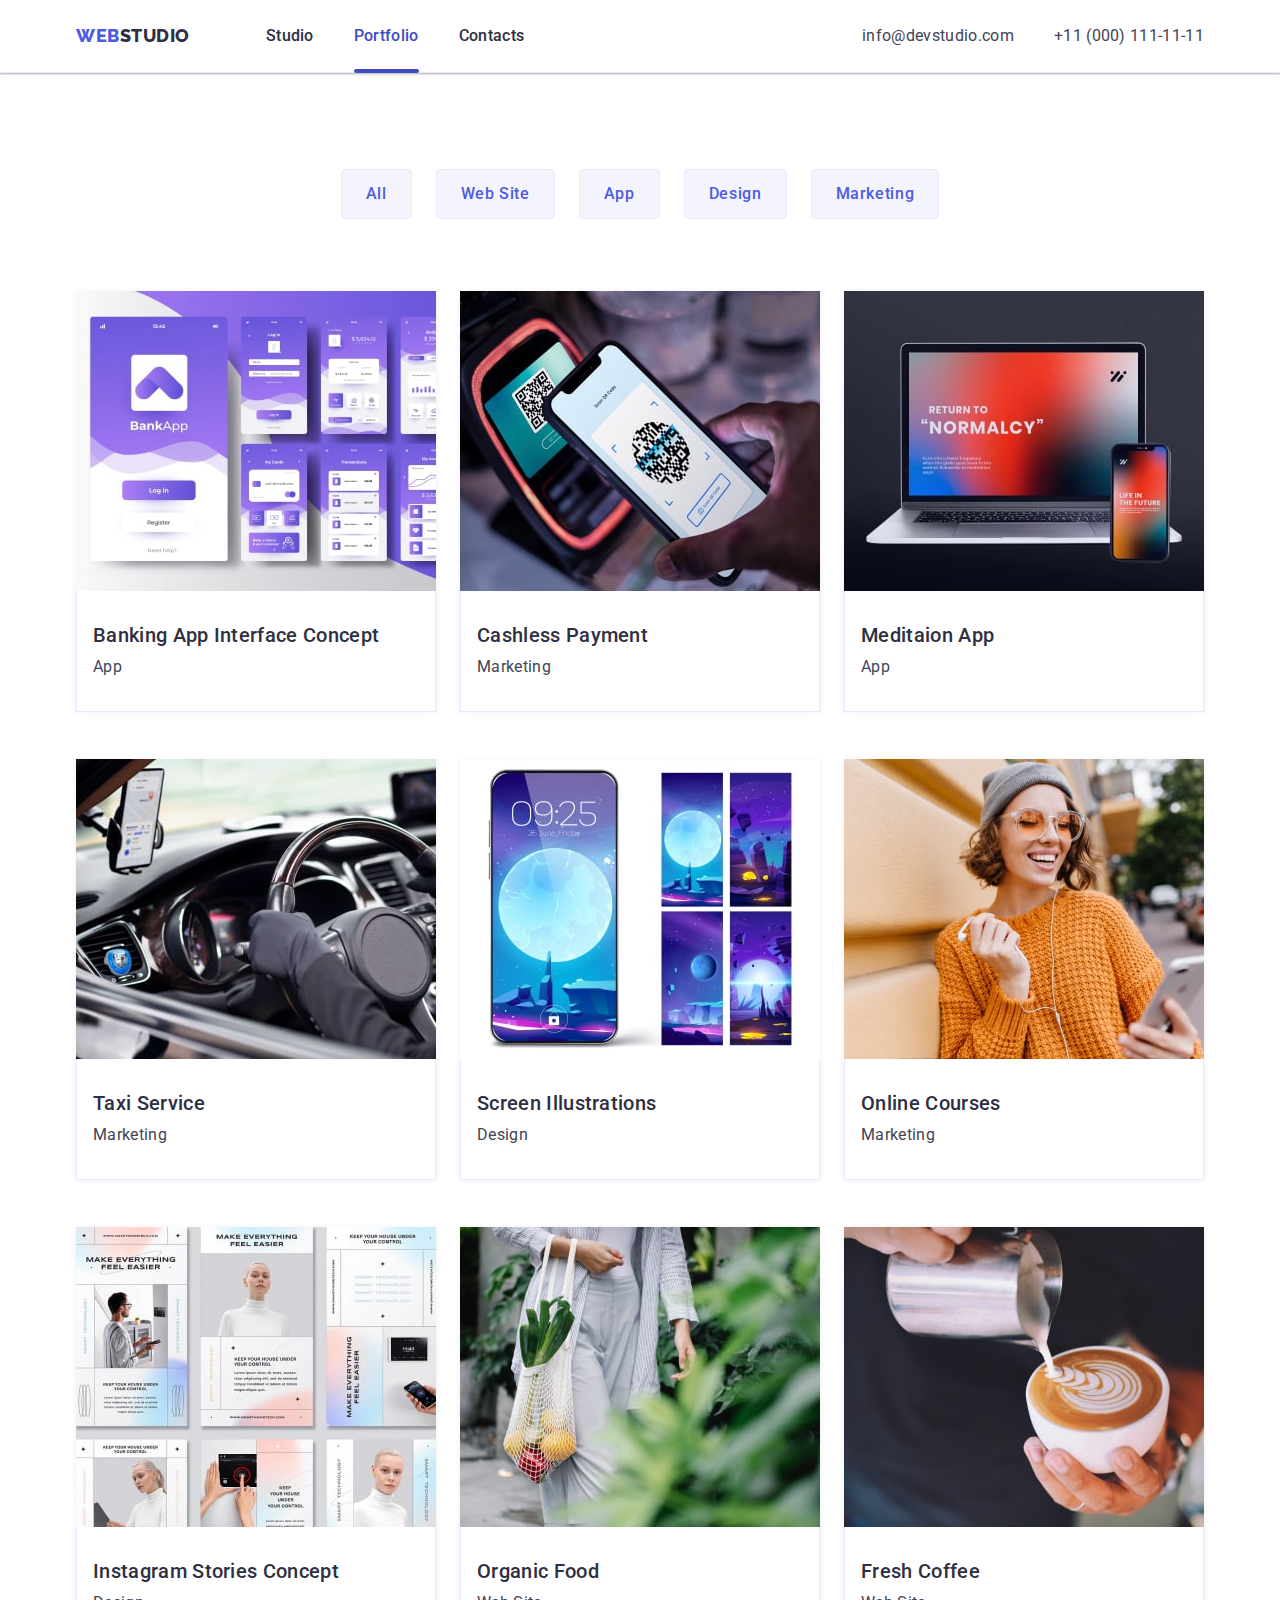
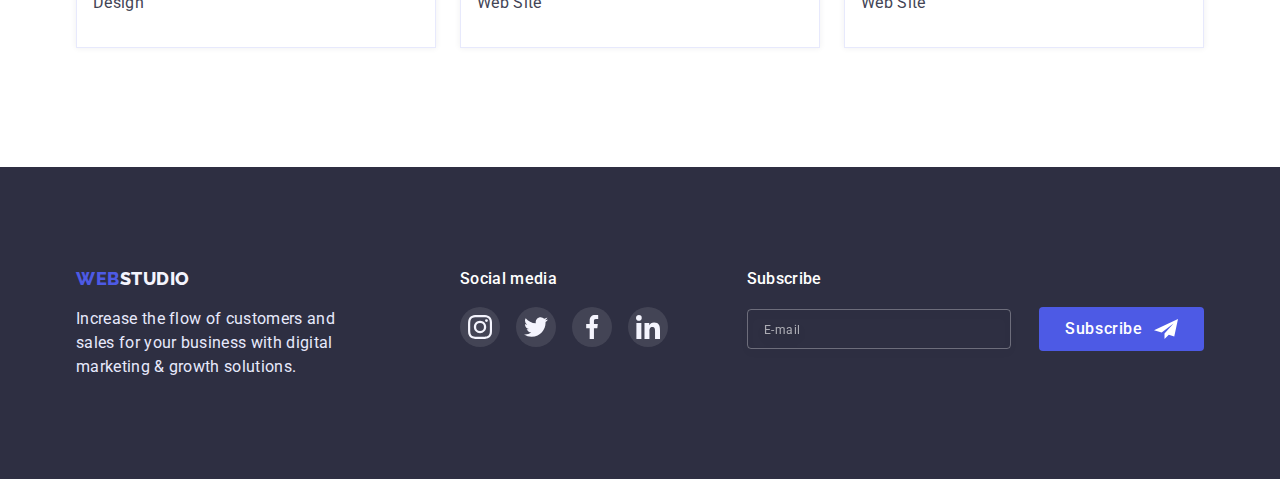
==== portfolio.html @ 5a1dd3f9 "Initial commit" ====
<!DOCTYPE html>
<html lang="en">
  <head>
    <meta charset="UTF-8" />
    <meta http-equiv="X-UA-Compatible" content="IE=edge" />
    <meta name="viewport" content="width=device-width, initial-scale=1.0" />
    <title>webstudio</title>
    <link rel="preconnect" href="https://fonts.googleapis.com" />
    <link rel="preconnect" href="https://fonts.gstatic.com" crossorigin />
    <link
      href="https://fonts.googleapis.com/css2?family=Raleway:wght@800&family=Roboto:wght@400;500;700&display=swap"
      rel="stylesheet"
    />
    <link
      rel="stylesheet"
      href="https://cdn.jsdelivr.net/npm/modern-normalize@1.1.0/modern-normalize.min.css"
    />
    <link rel="stylesheet" href="./css/styles.css" />
  </head>
  <body>
    <header class="page-header">
      <div class="conteiner page-header-conteiner">
        <nav class="page-nav">
          <a class="logo link" href="./index.html"
            ><span class="logo-secondary-color">Web</span>Studio</a
          >
          <ul class="menu list">
            <li class="menu-item">
              <a class="menu-link link" href="./index.html">Studio</a>
            </li>
            <li class="menu-item">
              <a class="menu-link current link" href="./portfolio.html"
                >Portfolio</a
              >
            </li>
            <li class="menu-item">
              <a class="menu-link link" href="#">Contacts</a>
            </li>
          </ul>
        </nav>
        <address class="contacts">
          <ul class="contacts-list list">
            <li class="contacts-item">
              <a class="contacts-link link" href="mailto:info@devstudio.com"
                >info@devstudio.com</a
              >
            </li>
            <li class="contacts-item">
              <a class="contacts-link link" href="tel:+110001111111"
                >+11 (000) 111-11-11</a
              >
            </li>
          </ul>
        </address>
      </div>
    </header>

    <main>
      <section class="portfolio">
        <div class="conteiner">
          <h1 class="visually-hidden">portfolio</h1>
          <ul class="filters-list list">
            <li>
              <button class="filter-btn btn" type="button">All</button>
            </li>
            <li>
              <button class="filter-btn btn" type="button">Web Site</button>
            </li>
            <li>
              <button class="filter-btn btn" type="button">App</button>
            </li>
            <li>
              <button class="filter-btn btn" type="button">Design</button>
            </li>
            <li>
              <button class="filter-btn btn" type="button">Marketing</button>
            </li>
          </ul>

          <ul class="portfolio-cards list">
            <li class="portfolio-card">
              <a href="" class="portfolio-card-link link">
                <div class="portfolio-card-img-wrapper">
                  <img
                    src="./images/portfolio/banking-app.jpg"
                    alt="banking app"
                  />
                  <p class="portfolio-card-overlay">
                    14 Stylish and User-Friendly App Design Concepts · Task
                    Manager App · Calorie Tracker App · Exotic Fruit Ecommerce
                    App · Cloud Storage App
                  </p>
                </div>

                <div class="portfolio-card-content">
                  <h2 class="headings">Banking App Interface Concept</h2>
                  <p>App</p>
                </div>
              </a>
            </li>

            <li class="portfolio-card">
              <a href="" class="portfolio-card-link link">
                <div class="portfolio-card-img-wrapper">
                  <img
                    src="./images/portfolio/cashless-payment.jpg"
                    alt="cashless-payment"
                    width="360"
                    height="300"
                  />
                  <p class="portfolio-card-overlay">
                    14 Stylish and User-Friendly App Design Concepts · Task
                    Manager App · Calorie Tracker App · Exotic Fruit Ecommerce
                    App · Cloud Storage App
                  </p>
                </div>
                <div class="portfolio-card-content">
                  <h2 class="headings">Cashless Payment</h2>
                  <p>Marketing</p>
                </div>
              </a>
            </li>

            <li class="portfolio-card">
              <a href="" class="portfolio-card-link link">
                <div class="portfolio-card-img-wrapper">
                  <img
                    src="./images/portfolio/meditaion-app.jpg"
                    alt="meditaion app"
                    width="360"
                    height="300"
                  />
                  <p class="portfolio-card-overlay">
                    14 Stylish and User-Friendly App Design Concepts · Task
                    Manager App · Calorie Tracker App · Exotic Fruit Ecommerce
                    App · Cloud Storage App
                  </p>
                </div>
                <div class="portfolio-card-content">
                  <h2 class="headings">Meditaion App</h2>
                  <p>App</p>
                </div>
              </a>
            </li>

            <li class="portfolio-card">
              <a href="" class="portfolio-card-link link">
                <div class="portfolio-card-img-wrapper">
                  <img
                    src="./images/portfolio/taxi-service.jpg"
                    alt="taxi service"
                    width="360"
                    height="300"
                  />
                  <p class="portfolio-card-overlay">
                    14 Stylish and User-Friendly App Design Concepts · Task
                    Manager App · Calorie Tracker App · Exotic Fruit Ecommerce
                    App · Cloud Storage App
                  </p>
                </div>
                <div class="portfolio-card-content">
                  <h2 class="headings">Taxi Service</h2>
                  <p>Marketing</p>
                </div>
              </a>
            </li>

            <li class="portfolio-card">
              <a href="" class="portfolio-card-link link">
                <div class="portfolio-card-img-wrapper">
                  <img
                    src="./images/portfolio/screen-illustrations.jpg"
                    alt="screen illustrations"
                    width="360"
                    height="300"
                  />
                  <p class="portfolio-card-overlay">
                    14 Stylish and User-Friendly App Design Concepts · Task
                    Manager App · Calorie Tracker App · Exotic Fruit Ecommerce
                    App · Cloud Storage App
                  </p>
                </div>
                <div class="portfolio-card-content">
                  <h2 class="headings">Screen Illustrations</h2>
                  <p>Design</p>
                </div>
              </a>
            </li>

            <li class="portfolio-card">
              <a href="" class="portfolio-card-link link">
                <div class="portfolio-card-img-wrapper">
                  <img
                    src="./images/portfolio/online-courses.jpg"
                    alt="online courses"
                    width="360"
                    height="300"
                  />
                  <p class="portfolio-card-overlay">
                    14 Stylish and User-Friendly App Design Concepts · Task
                    Manager App · Calorie Tracker App · Exotic Fruit Ecommerce
                    App · Cloud Storage App
                  </p>
                </div>
                <div class="portfolio-card-content">
                  <h2 class="headings">Online Courses</h2>
                  <p>Marketing</p>
                </div>
              </a>
            </li>

            <li class="portfolio-card">
              <a href="" class="portfolio-card-link link">
                <div class="portfolio-card-img-wrapper">
                  <img
                    src="./images/portfolio/stories-concept.jpg"
                    alt="stories concept"
                    width="360"
                    height="300"
                  />
                  <p class="portfolio-card-overlay">
                    14 Stylish and User-Friendly App Design Concepts · Task
                    Manager App · Calorie Tracker App · Exotic Fruit Ecommerce
                    App · Cloud Storage App
                  </p>
                </div>
                <div class="portfolio-card-content">
                  <h2 class="headings">Instagram Stories Concept</h2>
                  <p>Design</p>
                </div>
              </a>
            </li>

            <li class="portfolio-card">
              <a href="" class="portfolio-card-link link">
                <div class="portfolio-card-img-wrapper">
                  <img
                    src="./images/portfolio/food.jpg"
                    alt="food"
                    width="360"
                    height="300"
                  />
                  <p class="portfolio-card-overlay">
                    14 Stylish and User-Friendly App Design Concepts · Task
                    Manager App · Calorie Tracker App · Exotic Fruit Ecommerce
                    App · Cloud Storage App
                  </p>
                </div>
                <div class="portfolio-card-content">
                  <h2 class="headings">Organic Food</h2>
                  <p>Web Site</p>
                </div>
              </a>
            </li>

            <li class="portfolio-card">
              <a href="" class="portfolio-card-link link">
                <div class="portfolio-card-img-wrapper">
                  <img
                    src="./images/portfolio/coffee.jpg"
                    alt="coffee"
                    width="360"
                    height="300"
                  />
                  <p class="portfolio-card-overlay">
                    14 Stylish and User-Friendly App Design Concepts · Task
                    Manager App · Calorie Tracker App · Exotic Fruit Ecommerce
                    App · Cloud Storage App
                  </p>
                </div>
                <div class="portfolio-card-content">
                  <h2 class="headings">Fresh Coffee</h2>
                  <p>Web Site</p>
                </div>
              </a>
            </li>
          </ul>
        </div>
      </section>
    </main>

    <footer class="footer">
      <div class="footer-conteiner">
        <div class="footer-logo-conteiner">
          <a class="footer-logo link" href="./index.html"
            ><span class="logo-secondary-color">Web</span>Studio</a
          >
          <p class="footer-text">
            Increase the flow of customers and sales for your business with
            digital marketing & growth solutions.
          </p>
        </div>

        <div class="footer-soc-links">
          <p class="soc-media">Social media</p>
          <ul class="footer-soc-list list">
            <li class="footer-soc-item">
              <a href="" class="footer-soc-link">
                <svg class="footer-soc-logo">
                  <use href="./images/sprite.svg#icon-instagram"></use>
                </svg>
              </a>
            </li>
            <li class="footer-soc-item">
              <a href="" class="footer-soc-link">
                <svg class="footer-soc-logo">
                  <use href="./images/sprite.svg#icon-twitter"></use>
                </svg>
              </a>
            </li>
            <li class="footer-soc-item">
              <a href="" class="footer-soc-link">
                <svg class="footer-soc-logo">
                  <use href="./images/sprite.svg#icon-facebook"></use>
                </svg>
              </a>
            </li>
            <li class="footer-soc-item">
              <a href="" class="footer-soc-link">
                <svg class="footer-soc-logo">
                  <use href="./images/sprite.svg#icon-linkedin"></use>
                </svg>
              </a>
            </li>
          </ul>
        </div>

        <div class="footer-form">
          <b class="footer-form-heading"> Subscribe </b>
          <form class="footer-email-submit">
            <input
              class="footer-form-input"
              type="email"
              name="user-email"
              placeholder="E-mail"
            />
            <button class="footer-form-btn btn" type="submit">
              Subscribe
              <svg class="footer-form-btn-icon" width="24" height="24">
                <use href="./images/sprite.svg#icon-telegram"></use>
              </svg>
            </button>
          </form>
        </div>
      </div>
    </footer>
  </body>
</html>
---- css/styles.css ----
:root {
  --primary-font: 'Roboto', sans-serif;
  --secondary-font: 'Raleway', sans-serif;

  --primary-brand: #4d5ae5;
  --pressed-state: #404bbf;

  --hero-bg: #2e2f42;
  --button-bg: #f4f4fd;
  --dark-mode-bg: #2e2f42;
  --light-mode-bg: #f4f4fd;

  --hero-text-color: #ffffff;
  --button-text-color-inverse: #ffffff;
  --button-text-color: #4d5ae5;
  --headings-color: #2e2f42;
  --body-text-color: #434455;
  --accent-color: #e7e9fc;
  --light-mode-text: #f4f4fd;

  --duration-and-timing-func: 250ms cubic-bezier(0.4, 0, 0.2, 1);
}

body {
  margin: 0;
  font-family: var(--primary-font);
  font-size: 16px;
  line-height: 1.5;
  letter-spacing: 0.02em;
  color: var(--body-text-color);
}

p {
  margin-top: 0;
  margin-bottom: 0;
}

img {
  display: block;
  width: 100%;
  height: auto;
}

.visually-hidden {
  position: absolute;
  width: 1px;
  height: 1px;
  margin: -1px;
  border: 0;
  padding: 0;

  white-space: nowrap;
  clip-path: inset(100%);
  clip: rect(0 0 0 0);
  overflow: hidden;
}

.list {
  margin: 0;
  padding: 0;
  list-style: none;
}

.link {
  text-decoration: none;
  color: inherit;
}

/* =============== COMPONENTS ============ */

.conteiner {
  width: 1158px;
  margin: 0 auto;
  padding: 0 15px;
}

.logo-secondary-color {
  color: var(--primary-brand);
}

.btn {
  cursor: pointer;
  font-family: inherit;
  font-weight: 500;
  font-size: 16px;
  line-height: 1.5;
  align-items: center;
  letter-spacing: 0.04em;
}

.secondary-headings {
  margin-top: 0;
  margin-bottom: 72px;
  font-size: 36px;
  line-height: 1.11;
  text-align: center;
  text-transform: capitalize;
  color: var(--headings-color);
}

.headings {
  margin-top: 0;
  margin-bottom: 8px;
  font-weight: 500;
  font-size: 20px;
  line-height: 1.2;
  color: var(--headings-color);
}
/* ================ HEADER =============== */

.page-header {
  padding: 24px 0;
  border-bottom: 1px solid #e7e9fc;
  box-shadow: 0px 2px 1px rgba(46, 47, 66, 0.08),
    0px 1px 1px rgba(46, 47, 66, 0.16), 0px 1px 6px rgba(46, 47, 66, 0.08);
}

.page-header-conteiner {
  display: flex;
}

.page-nav {
  display: flex;
}

.menu {
  display: flex;
  font-weight: 500;
  color: var(--headings-color);
}

.menu-link:hover,
.menu-link:focus,
.menu-link.current,
.contacts-link:hover,
.contacts-link:focus {
  color: var(--pressed-state);
}

.menu-item:not(:last-child) {
  margin-right: 40px;
}

.contacts {
  margin-left: auto;
  font-style: normal;
}

.contacts-item:not(:last-child) {
  margin-right: 40px;
}

.menu-link,
.contacts-link {
  position: relative;
  padding: 24px 0;
  transition: color var(--duration-and-timing-func);
}

.contacts-list {
  display: flex;
}

.logo {
  margin-right: 76px;
  font-family: var(--secondary-font);
  font-weight: 800;
  font-size: 18px;
  line-height: 1.33;
  letter-spacing: 0.03em;
  text-transform: uppercase;
  color: var(--headings-color);
}

.current::after {
  content: '';
  position: absolute;
  bottom: -4px;
  display: block;
  width: 100%;
  height: 4px;
  background: #404bbf;
  border-radius: 2px;
}

/* ================= HERO ================= */

.hero {
  padding: 188px 0;
  background-color: var(--hero-bg);
  background-repeat: no-repeat;
  background-image: linear-gradient(
      rgba(46, 47, 66, 0.7),
      rgba(46, 47, 66, 0.7)
    ),
    url(../images/hero-bg.jpg);
  background-size: cover;
}

.hero-heading {
  width: 500px;
  margin: 0 auto 48px auto;
  font-size: 56px;
  line-height: 1.07;
  text-align: center;
  letter-spacing: 0.02em;
  color: var(--hero-text-color);
}

.hero-btn {
  display: block;
  margin: 0 auto;
  padding: 16px 32px;
  min-width: 169px;
  font-weight: 500;
  font-size: 16px;
  letter-spacing: 0.04em;
  color: var(--hero-text-color);
  background-color: var(--primary-brand);
  border-color: transparent;
  border-radius: 4px;
  transition: background-color var(--duration-and-timing-func);
}

.hero-btn:hover,
.hero-btn:focus {
  background-color: var(--pressed-state);
}

/* =================== FEATURES =================== */

.features {
  padding-top: 120px;
  padding-bottom: 120px;
}

.features-list {
  display: flex;
}

.features-item {
  width: calc((100% - (24px * 3)) / 4);
}

.features-item:not(:last-child) {
  margin-right: 24px;
}

.feature-icon {
  width: 64px;
  height: 64px;
}

.features-icon-conteiner {
  display: flex;
  justify-content: center;
  align-items: center;
  padding: 24px 100px;
  margin-bottom: 8px;
  background-color: #f4f4fd;
  border-radius: 4px;
}

/* =================== ABOUT ====================== */

.about {
  padding-bottom: 120px;
}

.about-list {
  display: flex;
}

.about-item {
  width: 360px;
  height: 300px;
  border: 1px solid #e7e9fc;
}

.about-item:not(:last-child) {
  margin-right: 24px;
}

/* =================== OUR TEAM =================== */

.our-team {
  padding-top: 120px;
  padding-bottom: 120px;
  background-color: var(--light-mode-bg);
}

.our-team-list {
  display: flex;
  flex-wrap: wrap;
  gap: 64px 24px;
}

.our-team-card-content {
  max-width: 264px;
  text-align: center;
  padding: 32px 16px;
  background: #ffffff;
  border-radius: 0px 0px 4px 4px;
  box-shadow: 0px 1px 6px rgba(46, 47, 66, 0.08),
    0px 1px 1px rgba(46, 47, 66, 0.16), 0px 2px 1px rgba(46, 47, 66, 0.08);
}

.our-team-soc-list {
  margin-top: 8px;
  display: flex;
  justify-content: center;
  gap: 24px;
}

.our-team-soc-item {
  display: flex;
}

.our-team-soc-link {
  width: 40px;
  height: 40px;
  display: flex;
  justify-content: center;
  align-items: center;
  border-radius: 50%;
  background-color: #4d5ae5;
  transition: background-color var(--duration-and-timing-func);
}
.our-team-soc-logo {
  width: 16px;
  height: 16px;
  fill: #f4f4fd;
}

.our-team-soc-link:hover,
.our-team-soc-link:focus {
  background-color: #404bbf;
}

/* =================== CUSTOMERS =================== */

.customers {
  padding-top: 120px;
  padding-bottom: 120px;
}

.customers-list {
  display: flex;
  justify-content: center;
  gap: 24px;
}

.customer-link {
  display: flex;
  justify-content: center;
  align-items: center;
  width: 168px;
  height: 88px;
  border: 1px solid #8e8f99;
  border-radius: 4px;
  transition: border var(--duration-and-timing-func);
}

.customer-icon {
  width: 104px;
  height: 56px;
  fill: #8e8f99;
  transition: fill var(--duration-and-timing-func);
}

.customer-link:hover,
.customer-link:focus {
  border: 1px solid #404bbf;
  border-radius: 4px;
}

.customer-link:hover .customer-icon,
.customer-link:focus .customer-icon {
  fill: #404bbf;
}

/* =================== FOOTER =================== */

.footer {
  padding-top: 100px;
  padding-bottom: 100px;
  background-color: var(--dark-mode-bg);
}

.footer-conteiner {
  display: flex;
  max-width: 1158px;
  margin: 0 auto;
  padding: 0 15px;
}

.footer-logo-conteiner {
  margin-right: 120px;
}

.footer-logo {
  display: inline-block;
  margin-bottom: 16px;
  font-family: var(--secondary-font);
  font-weight: 800;
  font-size: 18px;
  line-height: 1.33;
  letter-spacing: 0.03em;
  text-transform: uppercase;
  color: var(--light-mode-text);
}

.footer-text {
  max-width: 264px;
  color: var(--accent-color);
}

.soc-media {
  margin-bottom: 16px;
  font-weight: 500;
  color: #ffffff;
}

.footer-soc-list {
  display: flex;
  gap: 16px;
}

.footer-soc-link {
  width: 40px;
  height: 40px;
  display: flex;
  justify-content: center;
  align-items: center;
  border-radius: 50%;
  background-color: rgba(255, 255, 255, 0.1);
  transition: background-color var(--duration-and-timing-func);
}
.footer-soc-logo {
  width: 24px;
  height: 24px;
  fill: #f4f4fd;
}

.footer-soc-link:hover,
.footer-soc-link:focus {
  background-color: #31d0aa;
}

.footer-form {
  margin-left: auto;
}

.footer-form-heading {
  display: block;
  margin-bottom: 16px;
  font-weight: 500;
  color: #ffffff;
}

.footer-form-input {
  display: inline-block;
  margin-right: 24px;
  padding: 8px 16px;
  width: 264px;
  height: 40px;
  color: #ffffff;
  background: transparent;
  border: 1px solid rgba(255, 255, 255, 0.3);
  filter: drop-shadow(0px 4px 4px rgba(0, 0, 0, 0.15));
  border-radius: 4px;
  transition: border-color var(--duration-and-timing-func);
}

.footer-form-input::placeholder {
  font-weight: 400;
  font-size: 12px;
  line-height: 1.33;
  letter-spacing: 0.04em;
  color: rgba(255, 255, 255, 0.6);
}

.footer-form-input:focus {
  outline: none;
  border-color: #31d0aa;
}

.footer-form-btn {
  position: relative;
  min-width: 165px;
  min-height: 40px;
  padding: 8px 24px;
  text-align: left;
  color: #ffffff;
  background-color: var(--primary-brand);
  border-color: transparent;
  border-radius: 4px;
  transition: background-color var(--duration-and-timing-func);
}

.footer-form-btn-icon {
  position: absolute;
  top: 50%;
  right: 24px;
  transform: translateY(-50%);
  fill: #ffffff;
}

.footer-form-btn:hover,
.footer-form-btn:focus {
  background-color: var(--pressed-state);
}

/* =================== PORTFOLIO =================== */

.portfolio {
  padding-top: 96px;
  padding-bottom: 120px;
}

.filter-btn {
  padding: 12px 24px;
  border: 1px solid #e7e9fc;
  border-radius: 4px;
  background-color: var(--button-bg);
  color: var(--button-text-color);
  transition: background-color var(--duration-and-timing-func),
    color var(--duration-and-timing-func),
    border-color var(--duration-and-timing-func),
    box-shadow var(--duration-and-timing-func);
}

.filter-btn:hover,
.filter_btn:focus {
  color: var(--button-text-color-inverse);
  background-color: var(--pressed-state);
  border-color: var(--pressed-state);
  box-shadow: 0px 3px 1px rgba(0, 0, 0, 0.1), 0px 2px 1px rgba(0, 0, 0, 0.08),
    0px 2px 2px rgba(0, 0, 0, 0.12);
}

.filters-list {
  display: flex;
  justify-content: center;
  gap: 24px;
  margin-bottom: 72px;
}

.portfolio-cards {
  display: flex;
  flex-wrap: wrap;
  gap: 48px 24px;
}

.portfolio-card-link {
  width: 360px;
  height: 420px;
  display: block;
  box-shadow: 0px 1px 6px rgba(46, 47, 66, 0.08);
  transition: box-shadow var(--duration-and-timing-func);
}

.portfolio-card-img-wrapper {
  position: relative;
  width: 100%;
  overflow: hidden;
}

.portfolio-card-link:hover .portfolio-card-overlay,
.portfolio-card-link:focus .portfolio-card-overlay {
  transform: translate(0, 0);
}

.portfolio-card-overlay {
  position: absolute;
  top: 0;
  left: 0;
  width: 100%;
  height: 100%;
  padding: 40px 32px;
  color: var(--light-mode-text);
  background: var(--primary-brand);
  transform: translate(0, 100%);
  transition: transform var(--duration-and-timing-func);
}

.portfolio-card-content {
  padding: 32px 0 32px 16px;
  border: 1px solid #e7e9fc;
  border-top: none;
}

.portfolio-card-link:hover,
.portfolio-card-link:focus {
  box-shadow: 0px 1px 6px rgba(46, 47, 66, 0.08),
    0px 1px 1px rgba(46, 47, 66, 0.16), 0px 2px 1px rgba(46, 47, 66, 0.08);
}

/* =================== MODAL =================== */

.backdrop {
  position: fixed;
  top: 0;
  left: 0;
  width: 100%;
  height: 100%;
  background: rgba(46, 47, 66, 0.4);
  transition: opacity var(--duration-and-timing-func),
    visibility var(--duration-and-timing-func);
}

.backdrop.is-hidden {
  opacity: 0;
  visibility: hidden;
  pointer-events: none;
}

.modal {
  position: absolute;
  top: 50%;
  left: 50%;
  transform: translate(-50%, -50%);
  padding: 72px 24px 24px 24px;
  min-width: 408px;
  background: #fcfcfc;
  box-shadow: 0px 1px 1px rgba(0, 0, 0, 0.14), 0px 1px 3px rgba(0, 0, 0, 0.12),
    0px 2px 1px rgba(0, 0, 0, 0.2);
  border-radius: 4px;
}

.modal-close-btn {
  position: absolute;
  top: 24px;
  right: 24px;
  width: 24px;
  height: 24px;
  display: flex;
  justify-content: center;
  align-items: center;
  border-radius: 50%;
  background: #e7e9fc;
  border: 1px solid rgba(0, 0, 0, 0.1);
  transition: background var(--duration-and-timing-func);
}

.modal-close-icon {
  width: 8px;
  height: 8px;
  transition: fill var(--duration-and-timing-func);
}

.modal-close-btn:hover,
.modal-close-btn:focus {
  background: var(--pressed-state);
}

.modal-close-btn:hover .modal-close-icon,
.modal-close-btn:focus .modal-close-icon {
  fill: #ffffff;
}

/* =================== MODAL-FORM =================== */

.modal-form {
  display: flex;
  flex-direction: column;
}

.modal-heading {
  display: block;
  width: 100%;
  margin-bottom: 16px;
  text-align: center;
  color: var(--headings-color);
}

.modal-form-label {
  display: block;
  margin-bottom: 4px;
  font-size: 12px;
  line-height: 1.33;
  letter-spacing: 0.04em;
  color: #8e8f99;
}

.modal-form-input-wrapper {
  position: relative;
}

.modal-form-input {
  width: 100%;
  height: 40px;
  margin-bottom: 8px;
  padding-left: 38px;
  border: 1px solid rgba(33, 33, 33, 0.2);
  border-radius: 4px;
  transition: border var(--duration-and-timing-func);
}

.modal-form-input:focus {
  outline: none;
  border-color: var(--primary-brand);
}

.modal-form-input-icon {
  position: absolute;
  top: 50%;
  left: 16px;
  transform: translateY(-50%);
  transition: fill var(--duration-and-timing-func);
}

.modal-form-input:focus + .modal-form-input-icon {
  fill: var(--primary-brand);
}

.modal-form-comment {
  resize: none;
  width: 100%;
  height: 120px;
  padding: 8px 16px;
  margin-bottom: 16px;
  border: 1px solid rgba(33, 33, 33, 0.2);
  border-radius: 4px;
  transition: border var(--duration-and-timing-func);
}

.modal-form-comment:focus {
  outline: none;
  border-color: var(--primary-brand);
}

.modal-form-comment::placeholder {
  font-weight: 400;
  font-size: 12px;
  line-height: 1.33;
  letter-spacing: 0.04em;
  color: rgba(117, 117, 117, 0.5);
}

.modal-form-check-description {
  display: flex;
  align-items: center;
  margin-bottom: 24px;
  font-size: 12px;
  line-height: 1.33;
  letter-spacing: 0.04em;
  color: #757575;
}

.user-policy-link {
  color: var(--primary-brand);
}

.modal-form-check-description span {
  display: flex;
  align-items: center;
  justify-content: center;
  cursor: pointer;
  width: 16px;
  height: 16px;
  margin-right: 8px;
  border: 1.25px solid #2e2f42;
  border-radius: 2px;
  fill: transparent;
  transition: background-color var(--duration-and-timing-func),
    border-color var(--duration-and-timing-func),
    fill var(--duration-and-timing-func);
}

.modal-form-check:checked + .modal-form-check-description span {
  background-color: #404bbf;
  fill: #f4f4fd;
}

.modal-form-check:focus + .modal-form-check-description span {
  border-color: #404bbf;
}

.modal-form-submit {
  display: block;
  margin: 0 auto;
  padding: 16px 32px;
  min-width: 169px;
  color: var(--button-text-color-inverse);
  background-color: var(--primary-brand);
  border-color: transparent;
  box-shadow: 0px 4px 4px rgba(0, 0, 0, 0.15);
  border-radius: 4px;
  transition: background-color var(--duration-and-timing-func);
}

.modal-form-submit:hover,
.modal-form-submit:focus {
  background-color: var(--pressed-state);
}
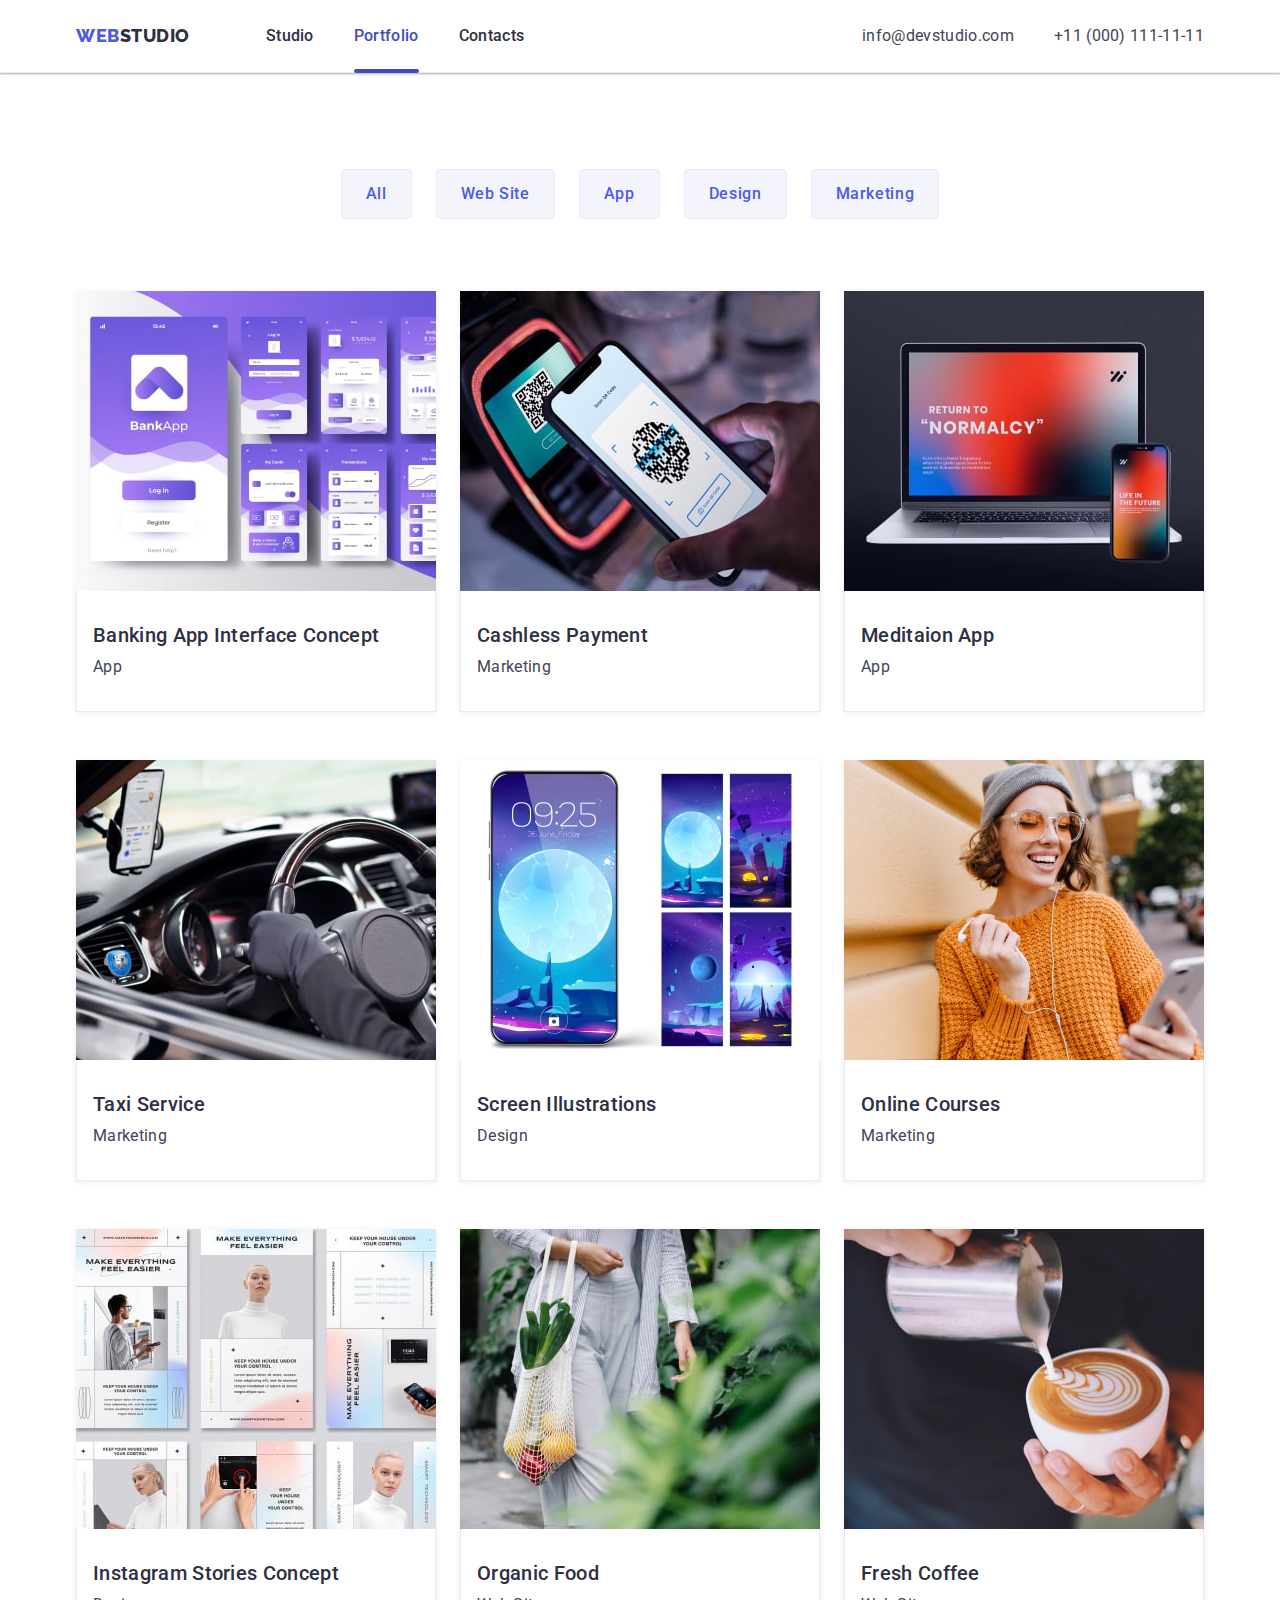
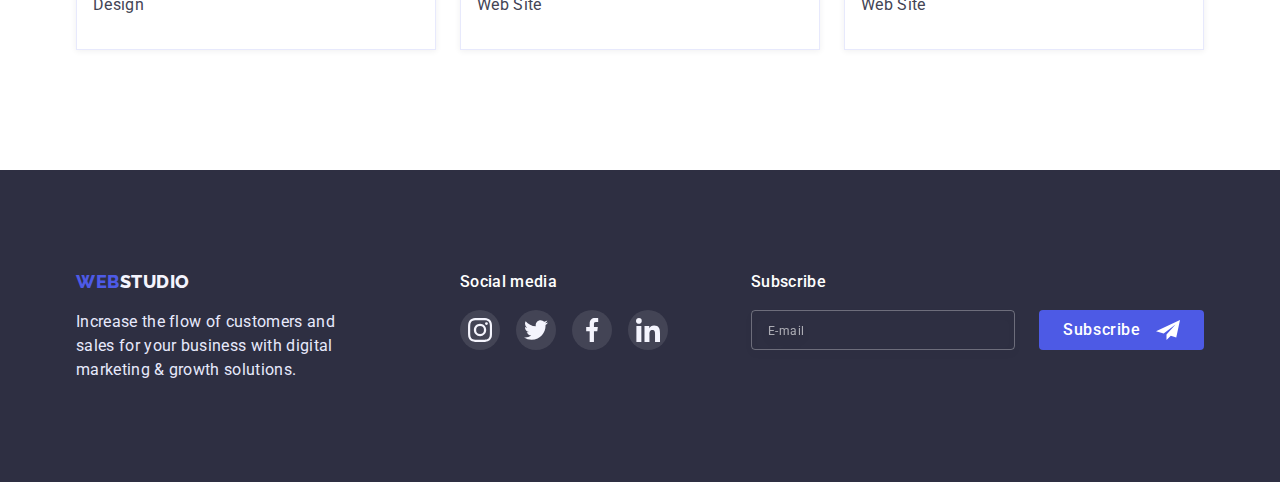
==== commit 65d23088: "adaptive for mob tab desktop" ====
--- a/portfolio.html
+++ b/portfolio.html
@@ -15,7 +15,9 @@
       rel="stylesheet"
       href="https://cdn.jsdelivr.net/npm/modern-normalize@1.1.0/modern-normalize.min.css"
     />
-    <link rel="stylesheet" href="./css/styles.css" />
+    <link rel="stylesheet" href="./css/styles-mobile.css" />
+    <link rel="stylesheet" href="./css/styles-tablet.css" />
+    <link rel="stylesheet" href="./css/styles-desktop.css" />
   </head>
   <body>
     <header class="page-header">
@@ -52,6 +54,86 @@
             </li>
           </ul>
         </address>
+        <button type="button" class="mobile-menu-btn btn" data-mobile-menu-open>
+          <svg class="menu-hamburger-icon">
+            <use href="/images/sprite.svg#icon-menu-hamburger"></use>
+          </svg>
+        </button>
+      </div>
+      <div class="mobile-menu" data-mobile-menu>
+        <div class="conteiner">
+          <div class="mobile-menu-thumb">
+            <button
+              class="mobile-menu-close-btn btn"
+              data-mobile-menu-close
+              type="button"
+            >
+              <svg class="mobile-menu-close-icon">
+                <use href="./images/sprite.svg#icon-close"></use>
+              </svg>
+            </button>
+            <ul class="mobile-menu-nav list">
+              <li class="mobile-menu-item">
+                <a class="mobile-menu-link link" href="./index.html">Studio</a>
+              </li>
+              <li class="mobile-menu-item">
+                <a class="mobile-menu-link current link" href="./portfolio.html"
+                  >Portfolio</a
+                >
+              </li>
+              <li class="mobile-menu-item">
+                <a class="mobile-menu-link link" href="#">Contacts</a>
+              </li>
+            </ul>
+          </div>
+
+          <div class="mobile-menu-thumb">
+            <ul class="mobile-menu-contacts-list list">
+              <li class="mobile-menu-item">
+                <a class="mobile-menu-tel-link link" href="tel:+110001111111"
+                  >+11 (000) 111-11-11</a
+                >
+              </li>
+              <li class="mobile-menu-item">
+                <a
+                  class="mobile-menu-email-link link"
+                  href="mailto:info@devstudio.com"
+                  >info@devstudio.com</a
+                >
+              </li>
+            </ul>
+            <ul class="mobile-menu-soc-list list">
+              <li class="mobile-menu-soc-item">
+                <a href="" class="mobile-menu-soc-link">
+                  <svg class="mobile-menu-soc-logo">
+                    <use href="./images/sprite.svg#icon-instagram"></use>
+                  </svg>
+                </a>
+              </li>
+              <li class="mobile-menu-soc-item">
+                <a href="" class="mobile-menu-soc-link">
+                  <svg class="mobile-menu-soc-logo">
+                    <use href="./images/sprite.svg#icon-twitter"></use>
+                  </svg>
+                </a>
+              </li>
+              <li class="mobile-menu-soc-item">
+                <a href="" class="mobile-menu-soc-link">
+                  <svg class="mobile-menu-soc-logo">
+                    <use href="./images/sprite.svg#icon-facebook"></use>
+                  </svg>
+                </a>
+              </li>
+              <li class="mobile-menu-soc-item">
+                <a href="" class="mobile-menu-soc-link">
+                  <svg class="mobile-menu-soc-logo">
+                    <use href="./images/sprite.svg#icon-linkedin"></use>
+                  </svg>
+                </a>
+              </li>
+            </ul>
+          </div>
+        </div>
       </div>
     </header>
 
@@ -81,10 +163,34 @@
             <li class="portfolio-card">
               <a href="" class="portfolio-card-link link">
                 <div class="portfolio-card-img-wrapper">
-                  <img
-                    src="./images/portfolio/banking-app.jpg"
-                    alt="banking app"
-                  />
+                  <picture>
+                    <source
+                      srcset="
+                        ./images/portfolio/mobile/img1-min.jpg    1x,
+                        ./images/portfolio/mobile/img1@2x-min.jpg 2x
+                      "
+                      media="(max-width:767px)"
+                    />
+                    <source
+                      srcset="
+                        ./images/portfolio/pc/banking-app.jpg 1x,
+                        ./images/portfolio/pc/img1@2x-min.jpg 2x
+                      "
+                      media="(min-width:1200px)"
+                    />
+                    <source
+                      srcset="
+                        ./images/portfolio/tablet/img1-min.jpg    1x,
+                        ./images/portfolio/tablet/img1@2x-min.jpg 2x
+                      "
+                      media="(min-width:768px)"
+                    />
+                    <img
+                      src="./images/portfolio/mobile/img1-min.jpg"
+                      alt="banking app"
+                    />
+                  </picture>
+
                   <p class="portfolio-card-overlay">
                     14 Stylish and User-Friendly App Design Concepts · Task
                     Manager App · Calorie Tracker App · Exotic Fruit Ecommerce
@@ -102,12 +208,34 @@
             <li class="portfolio-card">
               <a href="" class="portfolio-card-link link">
                 <div class="portfolio-card-img-wrapper">
-                  <img
-                    src="./images/portfolio/cashless-payment.jpg"
-                    alt="cashless-payment"
-                    width="360"
-                    height="300"
-                  />
+                  <picture>
+                    <source
+                      srcset="
+                        ./images/portfolio/mobile/img2-min.jpg    1x,
+                        ./images/portfolio/mobile/img2@2x-min.jpg 2x
+                      "
+                      media="(max-width:767px)"
+                    />
+                    <source
+                      srcset="
+                        ./images/portfolio/pc/cashless-payment.jpg 1x,
+                        ./images/portfolio/pc/img2@2x-min.jpg      2x
+                      "
+                      media="(min-width:1200px)"
+                    />
+                    <source
+                      srcset="
+                        ./images/portfolio/tablet/img2-min.jpg    1x,
+                        ./images/portfolio/tablet/img2@2x-min.jpg 2x
+                      "
+                      media="(min-width:768px)"
+                    />
+                    <img
+                      src=" ./images/portfolio/mobile/img2-min.jpg"
+                      alt="cashless-payment"
+                    />
+                  </picture>
+
                   <p class="portfolio-card-overlay">
                     14 Stylish and User-Friendly App Design Concepts · Task
                     Manager App · Calorie Tracker App · Exotic Fruit Ecommerce
@@ -124,12 +252,34 @@
             <li class="portfolio-card">
               <a href="" class="portfolio-card-link link">
                 <div class="portfolio-card-img-wrapper">
-                  <img
-                    src="./images/portfolio/meditaion-app.jpg"
-                    alt="meditaion app"
-                    width="360"
-                    height="300"
-                  />
+                  <picture>
+                    <source
+                      srcset="
+                        ./images/portfolio/mobile/img3-min.jpg    1x,
+                        ./images/portfolio/mobile/img3@2x-min.jpg 2x
+                      "
+                      media="(max-width:767px)"
+                    />
+                    <source
+                      srcset="
+                        ./images/portfolio/pc/meditaion-app.jpg 1x,
+                        ./images/portfolio/pc/img3@2x-min.jpg   2x
+                      "
+                      media="(min-width:1200px)"
+                    />
+                    <source
+                      srcset="
+                        ./images/portfolio/tablet/img3-min.jpg    1x,
+                        ./images/portfolio/tablet/img3@2x-min.jpg 2x
+                      "
+                      media="(min-width:768px)"
+                    />
+                    <img
+                      src="./images/portfolio/mobile/img3-min.jpg"
+                      alt="meditaion app"
+                    />
+                  </picture>
+
                   <p class="portfolio-card-overlay">
                     14 Stylish and User-Friendly App Design Concepts · Task
                     Manager App · Calorie Tracker App · Exotic Fruit Ecommerce
@@ -146,12 +296,34 @@
             <li class="portfolio-card">
               <a href="" class="portfolio-card-link link">
                 <div class="portfolio-card-img-wrapper">
-                  <img
-                    src="./images/portfolio/taxi-service.jpg"
-                    alt="taxi service"
-                    width="360"
-                    height="300"
-                  />
+                  <picture>
+                    <source
+                      srcset="
+                        ./images/portfolio/mobile/img4-min.jpg    1x,
+                        ./images/portfolio/mobile/img4@2x-min.jpg 2x
+                      "
+                      media="(max-width:767px)"
+                    />
+                    <source
+                      srcset="
+                        ./images/portfolio/pc/taxi-service.jpg 1x,
+                        ./images/portfolio/pc/img4@2x-min.jpg  2x
+                      "
+                      media="(min-width:1200px)"
+                    />
+                    <source
+                      srcset="
+                        ./images/portfolio/tablet/img4-min.jpg    1x,
+                        ./images/portfolio/tablet/img4@2x-min.jpg 2x
+                      "
+                      media="(min-width:768px)"
+                    />
+                    <img
+                      src="./images/portfolio/mobile/img4-min.jpg"
+                      alt="taxi service"
+                    />
+                  </picture>
+
                   <p class="portfolio-card-overlay">
                     14 Stylish and User-Friendly App Design Concepts · Task
                     Manager App · Calorie Tracker App · Exotic Fruit Ecommerce
@@ -168,12 +340,34 @@
             <li class="portfolio-card">
               <a href="" class="portfolio-card-link link">
                 <div class="portfolio-card-img-wrapper">
-                  <img
-                    src="./images/portfolio/screen-illustrations.jpg"
-                    alt="screen illustrations"
-                    width="360"
-                    height="300"
-                  />
+                  <picture>
+                    <source
+                      srcset="
+                        ./images/portfolio/mobile/img5-min.jpg    1x,
+                        ./images/portfolio/mobile/img5@2x-min.jpg 2x
+                      "
+                      media="(max-width:767px)"
+                    />
+                    <source
+                      srcset="
+                        ./images/portfolio/pc/screen-illustrations.jpg 1x,
+                        ./images/portfolio/pc/img5@2x-min.jpg          2x
+                      "
+                      media="(min-width:1200px)"
+                    />
+                    <source
+                      srcset="
+                        ./images/portfolio/tablet/img5-min.jpg    1x,
+                        ./images/portfolio/tablet/img5@2x-min.jpg 2x
+                      "
+                      media="(min-width:768px)"
+                    />
+                    <img
+                      src="./images/portfolio/mobile/img5-min.jpg"
+                      alt="screen illustrations"
+                    />
+                  </picture>
+
                   <p class="portfolio-card-overlay">
                     14 Stylish and User-Friendly App Design Concepts · Task
                     Manager App · Calorie Tracker App · Exotic Fruit Ecommerce
@@ -190,12 +384,34 @@
             <li class="portfolio-card">
               <a href="" class="portfolio-card-link link">
                 <div class="portfolio-card-img-wrapper">
-                  <img
-                    src="./images/portfolio/online-courses.jpg"
-                    alt="online courses"
-                    width="360"
-                    height="300"
-                  />
+                  <picture>
+                    <source
+                      srcset="
+                        ./images/portfolio/mobile/img6-min.jpg    1x,
+                        ./images/portfolio/mobile/img6@2x-min.jpg 2x
+                      "
+                      media="(max-width:767px)"
+                    />
+                    <source
+                      srcset="
+                        ./images/portfolio/pc/online-courses.jpg 1x,
+                        ./images/portfolio/pc/img6@2x-min.jpg    2x
+                      "
+                      media="(min-width:1200px)"
+                    />
+                    <source
+                      srcset="
+                        ./images/portfolio/tablet/img6-min.jpg    1x,
+                        ./images/portfolio/tablet/img6@2x-min.jpg 2x
+                      "
+                      media="(min-width:768px)"
+                    />
+                    <img
+                      src="./images/portfolio/mobile/img6-min.jpg"
+                      alt="online courses"
+                    />
+                  </picture>
+
                   <p class="portfolio-card-overlay">
                     14 Stylish and User-Friendly App Design Concepts · Task
                     Manager App · Calorie Tracker App · Exotic Fruit Ecommerce
@@ -212,12 +428,34 @@
             <li class="portfolio-card">
               <a href="" class="portfolio-card-link link">
                 <div class="portfolio-card-img-wrapper">
-                  <img
-                    src="./images/portfolio/stories-concept.jpg"
-                    alt="stories concept"
-                    width="360"
-                    height="300"
-                  />
+                  <picture>
+                    <source
+                      srcset="
+                        ./images/portfolio/mobile/img7-min.jpg    1x,
+                        ./images/portfolio/mobile/img7@2x-min.jpg 2x
+                      "
+                      media="(max-width:767px)"
+                    />
+                    <source
+                      srcset="
+                        ./images/portfolio/pc/stories-concept.jpg 1x,
+                        ./images/portfolio/pc/img7@2x-min.jpg     2x
+                      "
+                      media="(min-width:1200px)"
+                    />
+                    <source
+                      srcset="
+                        ./images/portfolio/tablet/img7-min.jpg    1x,
+                        ./images/portfolio/tablet/img7@2x-min.jpg 2x
+                      "
+                      media="(min-width:768px)"
+                    />
+                    <img
+                      src=" ./images/portfolio/mobile/img7-min.jpg"
+                      alt="stories concept"
+                    />
+                  </picture>
+
                   <p class="portfolio-card-overlay">
                     14 Stylish and User-Friendly App Design Concepts · Task
                     Manager App · Calorie Tracker App · Exotic Fruit Ecommerce
@@ -234,12 +472,34 @@
             <li class="portfolio-card">
               <a href="" class="portfolio-card-link link">
                 <div class="portfolio-card-img-wrapper">
-                  <img
-                    src="./images/portfolio/food.jpg"
-                    alt="food"
-                    width="360"
-                    height="300"
-                  />
+                  <picture>
+                    <source
+                      srcset="
+                        ./images/portfolio/mobile/img8-min.jpg    1x,
+                        ./images/portfolio/mobile/img8@2x-min.jpg 2x
+                      "
+                      media="(max-width:767px)"
+                    />
+                    <source
+                      srcset="
+                        ./images/portfolio/pc/food.jpg        1x,
+                        ./images/portfolio/pc/img8@2x-min.jpg 2x
+                      "
+                      media="(min-width:1200px)"
+                    />
+                    <source
+                      srcset="
+                        ./images/portfolio/tablet/img8-min.jpg    1x,
+                        ./images/portfolio/tablet/img8@2x-min.jpg 2x
+                      "
+                      media="(min-width:768px)"
+                    />
+                    <img
+                      src="./images/portfolio/mobile/img8-min.jpg"
+                      alt="food"
+                    />
+                  </picture>
+
                   <p class="portfolio-card-overlay">
                     14 Stylish and User-Friendly App Design Concepts · Task
                     Manager App · Calorie Tracker App · Exotic Fruit Ecommerce
@@ -256,12 +516,34 @@
             <li class="portfolio-card">
               <a href="" class="portfolio-card-link link">
                 <div class="portfolio-card-img-wrapper">
-                  <img
-                    src="./images/portfolio/coffee.jpg"
-                    alt="coffee"
-                    width="360"
-                    height="300"
-                  />
+                  <picture>
+                    <source
+                      srcset="
+                        ./images/portfolio/mobile/img9-min.jpg    1x,
+                        ./images/portfolio/mobile/img9@2x-min.jpg 2x
+                      "
+                      media="(max-width:767px)"
+                    />
+                    <source
+                      srcset="
+                        ./images/portfolio/pc/coffee.jpg      1x,
+                        ./images/portfolio/pc/img9@2x-min.jpg 2x
+                      "
+                      media="(min-width:1200px)"
+                    />
+                    <source
+                      srcset="
+                        ./images/portfolio/tablet/img9-min.jpg    1x,
+                        ./images/portfolio/tablet/img9@2x-min.jpg 2x
+                      "
+                      media="(min-width:768px)"
+                    />
+                    <img
+                      src="./images/portfolio/mobile/img9-min.jpg"
+                      alt="coffee"
+                    />
+                  </picture>
+
                   <p class="portfolio-card-overlay">
                     14 Stylish and User-Friendly App Design Concepts · Task
                     Manager App · Calorie Tracker App · Exotic Fruit Ecommerce
@@ -280,7 +562,7 @@
     </main>
 
     <footer class="footer">
-      <div class="footer-conteiner">
+      <div class="conteiner">
         <div class="footer-logo-conteiner">
           <a class="footer-logo link" href="./index.html"
             ><span class="logo-secondary-color">Web</span>Studio</a
@@ -344,5 +626,7 @@
         </div>
       </div>
     </footer>
+
+    <script src="./js/mobile-menu.js"></script>
   </body>
 </html>
--- a/css/styles-mobile.css
+++ b/css/styles-mobile.css
@@ -0,0 +1,923 @@
+:root {
+  --primary-font: 'Roboto', sans-serif;
+  --secondary-font: 'Raleway', sans-serif;
+
+  --primary-brand: #4d5ae5;
+  --pressed-state: #404bbf;
+
+  --hero-bg: #2e2f42;
+  --button-bg: #f4f4fd;
+  --dark-mode-bg: #2e2f42;
+  --light-mode-bg: #f4f4fd;
+
+  --hero-text-color: #ffffff;
+  --button-text-color-inverse: #ffffff;
+  --button-text-color: #4d5ae5;
+  --headings-color: #2e2f42;
+  --body-text-color: #434455;
+  --accent-color: #e7e9fc;
+  --light-mode-text: #f4f4fd;
+
+  --duration-and-timing-func: 250ms cubic-bezier(0.4, 0, 0.2, 1);
+}
+
+body {
+  margin: 0;
+  font-family: var(--primary-font);
+  font-size: 16px;
+  line-height: 1.5;
+  letter-spacing: 0.02em;
+  color: var(--body-text-color);
+}
+
+p {
+  margin-top: 0;
+  margin-bottom: 0;
+}
+
+img {
+  display: block;
+  width: 100%;
+  height: auto;
+}
+
+.visually-hidden {
+  position: absolute;
+  width: 1px;
+  height: 1px;
+  margin: -1px;
+  border: 0;
+  padding: 0;
+
+  white-space: nowrap;
+  clip-path: inset(100%);
+  clip: rect(0 0 0 0);
+  overflow: hidden;
+}
+
+.list {
+  margin: 0;
+  padding: 0;
+  list-style: none;
+}
+
+.link {
+  text-decoration: none;
+  color: inherit;
+}
+
+/* =============== COMPONENTS ============ */
+
+.conteiner {
+  padding: 0 16px;
+}
+
+@media screen and (min-width: 480px) {
+  .conteiner {
+    width: 428px;
+    margin: 0 auto;
+  }
+}
+
+.secondary-headings {
+  margin-top: 0;
+  margin-bottom: 72px;
+  font-size: 36px;
+  line-height: 1.11;
+  text-align: center;
+  text-transform: capitalize;
+  color: var(--headings-color);
+}
+
+.headings {
+  margin-top: 0;
+  margin-bottom: 8px;
+  font-weight: 500;
+  font-size: 20px;
+  line-height: 1.2;
+  color: var(--headings-color);
+}
+
+.logo-secondary-color {
+  color: var(--primary-brand);
+}
+
+.btn {
+  cursor: pointer;
+  font-family: inherit;
+  font-weight: 500;
+  font-size: 16px;
+  line-height: 1.5;
+  align-items: center;
+  letter-spacing: 0.04em;
+}
+
+/* ================ HEADER =============== */
+
+.page-header {
+  padding: 24px 0;
+  border-bottom: 1px solid #e7e9fc;
+  box-shadow: 0px 2px 1px rgba(46, 47, 66, 0.08),
+    0px 1px 1px rgba(46, 47, 66, 0.16), 0px 1px 6px rgba(46, 47, 66, 0.08);
+}
+
+.page-header-conteiner {
+  display: flex;
+}
+
+.logo {
+  margin-right: 76px;
+  font-family: var(--secondary-font);
+  font-weight: 800;
+  font-size: 18px;
+  line-height: 1.33;
+  letter-spacing: 0.03em;
+  text-transform: uppercase;
+  color: var(--headings-color);
+}
+
+.menu {
+  display: none;
+}
+
+.contacts-list {
+  display: none;
+}
+
+.mobile-menu-btn {
+  margin-left: auto;
+  display: flex;
+  justify-content: center;
+  background-color: inherit;
+  border: none;
+}
+
+.menu-hamburger-icon {
+  width: 32px;
+  height: 22px;
+  stroke: #2e2f42;
+}
+
+.mobile-menu {
+  position: fixed;
+  top: 0;
+  z-index: 100;
+  width: 100%;
+  height: 100%;
+  background-color: #ffffff;
+  transform: translateX(100%);
+  transition: transform 250ms ease-in-out;
+}
+
+.mobile-menu.is-open {
+  transform: translateX(0);
+}
+
+.mobile-menu > .conteiner {
+  position: relative;
+  height: 100%;
+  display: flex;
+  overflow-y: auto;
+  flex-direction: column;
+  justify-content: space-between;
+  padding-top: 80px;
+  padding-bottom: 40px;
+}
+
+.mobile-menu-close-btn {
+  position: absolute;
+  top: 24px;
+  right: 24px;
+  width: 24px;
+  height: 24px;
+  display: flex;
+  justify-content: center;
+  align-items: center;
+  border-radius: 50%;
+  background: #e7e9fc;
+  border: 1px solid rgba(0, 0, 0, 0.1);
+  transition: background var(--duration-and-timing-func);
+}
+
+.mobile-menu-close-icon {
+  width: 8px;
+  height: 8px;
+  transition: fill var(--duration-and-timing-func);
+}
+
+.mobile-menu-close-btn:hover,
+.mobile-menu-close-btn:focus {
+  background: var(--pressed-state);
+}
+
+.mobile-menu-close-btn:hover .mobile-menu-close-icon,
+.mobile-menu-close-btn:focus .mobile-menu-close-icon {
+  fill: #ffffff;
+}
+
+.mobile-menu-nav {
+  margin-bottom: 40px;
+}
+
+.mobile-menu-item:not(:last-child) {
+  margin-bottom: 40px;
+}
+
+.mobile-menu-contacts-list {
+  margin-bottom: 48px;
+}
+
+.mobile-menu-link {
+  font-weight: 700;
+  font-size: 36px;
+  line-height: 1.11;
+  letter-spacing: 0.02em;
+  text-transform: capitalize;
+  color: #2e2f42;
+}
+
+.current {
+  color: var(--pressed-state);
+}
+
+.mobile-menu-tel-link {
+  font-weight: 600;
+  font-size: 36px;
+  line-height: 1.11;
+  text-transform: capitalize;
+  color: #4d5ae5;
+}
+
+.mobile-menu-email-link {
+  font-weight: 500;
+  font-size: 20px;
+  line-height: 1.2;
+  letter-spacing: 0.02em;
+  color: #434455;
+}
+
+.mobile-menu-soc-list {
+  display: flex;
+  gap: 56px;
+}
+
+.mobile-menu-soc-link {
+  width: 40px;
+  height: 40px;
+  display: flex;
+  justify-content: center;
+  align-items: center;
+  border-radius: 50%;
+  background-color: var(--primary-brand);
+  transition: background-color var(--duration-and-timing-func);
+}
+.mobile-menu-soc-logo {
+  width: 24px;
+  height: 24px;
+  fill: #f4f4fd;
+}
+
+.mobile-menu-soc-link:hover,
+.footer-soc-link:focus {
+  background-color: var(--pressed-state);
+}
+
+@media screen and (max-width: 479px) {
+  .mobile-menu-soc-list {
+    gap: 40px;
+  }
+
+  .mobile-menu-tel-link {
+    font-size: 26px;
+  }
+}
+
+/* ================= HERO ================= */
+
+.hero {
+  padding: 112px 0;
+  background-color: var(--hero-bg);
+  background-repeat: no-repeat;
+  background-image: linear-gradient(
+      rgba(46, 47, 66, 0.7),
+      rgba(46, 47, 66, 0.7)
+    ),
+    url(../images/hero-bg-mobile-min.jpg);
+  background-size: cover;
+}
+
+@media (min-device-pixel-ratio: 2),
+  (-webkit-min-device-pixel-ratio: 2),
+  (min-resolution: 192dpi),
+  (min-resolution: 2dppx) {
+  .hero {
+    background-image: linear-gradient(
+        rgba(46, 47, 66, 0.7),
+        rgba(46, 47, 66, 0.7)
+      ),
+      url(../images/hero-bg-mobile@2x-min.jpg);
+  }
+}
+
+.hero-heading {
+  width: 290px;
+  margin: 0 auto 72px auto;
+  font-size: 32px;
+  line-height: 1.11;
+  text-align: center;
+  letter-spacing: 0.02em;
+  text-transform: capitalize;
+  color: var(--hero-text-color);
+}
+
+@media screen and (min-width: 480px) {
+  .hero-heading {
+    width: 320px;
+    font-size: 36px;
+  }
+}
+
+.hero-btn {
+  display: block;
+  margin: 0 auto;
+  padding: 16px 32px;
+  min-width: 169px;
+  font-size: 16px;
+  letter-spacing: 0.04em;
+  color: var(--hero-text-color);
+  background-color: var(--primary-brand);
+  border-color: transparent;
+  border-radius: 4px;
+  transition: background-color var(--duration-and-timing-func);
+}
+
+.hero-btn:hover,
+.hero-btn:focus {
+  background-color: var(--pressed-state);
+}
+
+/* =================== FEATURES =================== */
+
+.features {
+  padding: 96px 0;
+}
+
+.features-item:not(:last-child) {
+  margin-bottom: 72px;
+}
+
+.feature-icon {
+  display: none;
+}
+
+.features .headings {
+  font-weight: 700;
+  font-size: 36px;
+  line-height: 1.11;
+  text-align: center;
+  letter-spacing: 0.02em;
+  text-transform: capitalize;
+}
+
+/* =================== ABOUT ====================== */
+
+.about {
+  display: none;
+}
+
+/* =================== OUR TEAM =================== */
+
+.our-team {
+  padding: 96px 0 120px 0;
+  background-color: var(--light-mode-bg);
+}
+
+.our-team-card {
+  width: 260.35px;
+  margin: 0 auto;
+}
+
+@media screen and (max-width: 767px) {
+  .our-team-card:not(:last-child) {
+    margin-bottom: 72px;
+  }
+}
+
+.our-team-card-content {
+  text-align: center;
+  padding: 32px 14.17px;
+  background: #ffffff;
+  border-radius: 0px 0px 4px 4px;
+  box-shadow: 0px 1px 6px rgba(46, 47, 66, 0.08),
+    0px 1px 1px rgba(46, 47, 66, 0.16), 0px 2px 1px rgba(46, 47, 66, 0.08);
+}
+
+.our-team-soc-list {
+  margin-top: 8px;
+  display: flex;
+  justify-content: center;
+  gap: 24px;
+}
+
+.our-team-soc-item {
+  display: flex;
+}
+
+.our-team-soc-link {
+  width: 40px;
+  height: 40px;
+  display: flex;
+  justify-content: center;
+  align-items: center;
+  border-radius: 50%;
+  background-color: #4d5ae5;
+  transition: background-color var(--duration-and-timing-func);
+}
+.our-team-soc-logo {
+  width: 16px;
+  height: 16px;
+  fill: #f4f4fd;
+}
+
+.our-team-soc-link:hover,
+.our-team-soc-link:focus {
+  background-color: #404bbf;
+}
+
+/* =================== CUSTOMERS =================== */
+
+.customers {
+  padding: 96px 0;
+}
+
+.customers-list {
+  display: flex;
+  flex-wrap: wrap;
+  justify-content: center;
+  gap: 72px 16px;
+}
+
+.customer-link {
+  display: flex;
+  justify-content: center;
+  align-items: center;
+  width: 190px;
+  height: 88px;
+  border: 1px solid #8e8f99;
+  border-radius: 4px;
+  transition: border var(--duration-and-timing-func);
+}
+
+.customer-icon {
+  width: 110px;
+  height: 56px;
+  fill: #8e8f99;
+  transition: fill var(--duration-and-timing-func);
+}
+
+.customer-link:hover,
+.customer-link:focus {
+  border: 1px solid #404bbf;
+  border-radius: 4px;
+}
+
+.customer-link:hover .customer-icon,
+.customer-link:focus .customer-icon {
+  fill: #404bbf;
+}
+
+/* =================== FOOTER =================== */
+
+.footer {
+  padding: 96px 16px;
+  background-color: var(--dark-mode-bg);
+}
+
+.footer-logo-conteiner {
+  display: flex;
+  flex-direction: column;
+  align-items: center;
+  margin-bottom: 72px;
+}
+
+.footer-logo {
+  display: inline-block;
+  margin-bottom: 16px;
+  font-family: var(--secondary-font);
+  font-weight: 800;
+  font-size: 18px;
+  line-height: 1.33;
+  letter-spacing: 0.03em;
+  text-transform: uppercase;
+  color: var(--light-mode-text);
+}
+
+.footer-text {
+  max-width: 264px;
+  margin: auto;
+  color: var(--accent-color);
+}
+
+.soc-media {
+  margin-bottom: 16px;
+  font-weight: 500;
+  text-align: center;
+  color: #ffffff;
+}
+
+.footer-soc-list {
+  display: flex;
+  gap: 16px;
+}
+
+@media screen and (max-width: 767px) {
+  .footer-soc-list {
+    margin-bottom: 72px;
+    justify-content: center;
+  }
+}
+
+.footer-soc-link {
+  width: 40px;
+  height: 40px;
+  display: flex;
+  justify-content: center;
+  align-items: center;
+  border-radius: 50%;
+  background-color: rgba(255, 255, 255, 0.1);
+  transition: background-color var(--duration-and-timing-func);
+}
+.footer-soc-logo {
+  width: 24px;
+  height: 24px;
+  fill: #f4f4fd;
+}
+
+.footer-soc-link:hover,
+.footer-soc-link:focus {
+  background-color: #31d0aa;
+}
+
+.footer-form {
+  text-align: center;
+}
+
+.footer-form-heading {
+  display: inline-block;
+  margin-bottom: 16px;
+  font-weight: 500;
+  color: #ffffff;
+}
+
+.footer-form-input {
+  display: inline-block;
+  margin-bottom: 16px;
+  padding: 8px 16px;
+  width: 100%;
+  height: 40px;
+  color: #ffffff;
+  background: transparent;
+  border: 1px solid rgba(255, 255, 255, 0.3);
+  filter: drop-shadow(0px 4px 4px rgba(0, 0, 0, 0.15));
+  border-radius: 4px;
+  transition: border-color var(--duration-and-timing-func);
+}
+
+.footer-form-input::placeholder {
+  font-weight: 400;
+  font-size: 12px;
+  line-height: 1.33;
+  letter-spacing: 0.04em;
+  color: rgba(255, 255, 255, 0.6);
+}
+
+.footer-form-input:focus {
+  outline: none;
+  border-color: #31d0aa;
+}
+
+.footer-form-btn {
+  position: relative;
+  min-width: 165px;
+  height: 40px;
+  padding: 8px 24px;
+  text-align: left;
+  color: #ffffff;
+  background-color: var(--primary-brand);
+  border: none;
+  border-radius: 4px;
+  transition: background-color var(--duration-and-timing-func);
+}
+
+.footer-form-btn-icon {
+  position: absolute;
+  top: 50%;
+  right: 24px;
+  transform: translateY(-50%);
+  fill: #ffffff;
+}
+
+.footer-form-btn:hover,
+.footer-form-btn:focus {
+  background-color: var(--pressed-state);
+}
+
+/* =================== MODAL =================== */
+
+.backdrop {
+  position: fixed;
+  top: 0;
+  left: 0;
+  width: 100%;
+  height: 100%;
+  overflow-y: auto;
+  background: rgba(46, 47, 66, 0.4);
+  transition: opacity var(--duration-and-timing-func),
+    visibility var(--duration-and-timing-func);
+}
+
+.backdrop.is-hidden {
+  opacity: 0;
+  visibility: hidden;
+  pointer-events: none;
+}
+
+.modal {
+  position: absolute;
+  top: 50%;
+  left: 50%;
+  transform: translate(-50%, -50%);
+  padding: 72px 24px 24px 24px;
+  min-width: 392px;
+  background: #fcfcfc;
+  box-shadow: 0px 1px 1px rgba(0, 0, 0, 0.14), 0px 1px 3px rgba(0, 0, 0, 0.12),
+    0px 2px 1px rgba(0, 0, 0, 0.2);
+  border-radius: 4px;
+}
+
+@media screen and (max-width: 479px) {
+  .modal {
+    min-width: 320px;
+  }
+}
+
+@media screen and (max-width: 767px) {
+  .modal {
+    top: 0;
+    transform: translate(-50%, 0) scale(100%);
+  }
+}
+
+.modal-close-btn {
+  position: absolute;
+  top: 24px;
+  right: 24px;
+  width: 24px;
+  height: 24px;
+  display: flex;
+  justify-content: center;
+  align-items: center;
+  border-radius: 50%;
+  background: #e7e9fc;
+  border: 1px solid rgba(0, 0, 0, 0.1);
+  transition: background var(--duration-and-timing-func);
+}
+
+.modal-close-icon {
+  width: 8px;
+  height: 8px;
+  transition: fill var(--duration-and-timing-func);
+}
+
+.modal-close-btn:hover,
+.modal-close-btn:focus {
+  background: var(--pressed-state);
+}
+
+.modal-close-btn:hover .modal-close-icon,
+.modal-close-btn:focus .modal-close-icon {
+  fill: #ffffff;
+}
+
+/* =================== MODAL-FORM =================== */
+
+.modal-form {
+  display: flex;
+  flex-direction: column;
+}
+
+.modal-heading {
+  display: block;
+  width: 100%;
+  margin-bottom: 16px;
+  text-align: center;
+  color: var(--headings-color);
+}
+
+.modal-form-label {
+  display: block;
+  margin-bottom: 4px;
+  font-size: 12px;
+  line-height: 1.33;
+  letter-spacing: 0.04em;
+  color: #8e8f99;
+}
+
+.modal-form-input-wrapper {
+  position: relative;
+}
+
+.modal-form-input {
+  width: 100%;
+  height: 40px;
+  margin-bottom: 8px;
+  padding-left: 38px;
+  border: 1px solid rgba(33, 33, 33, 0.2);
+  border-radius: 4px;
+  transition: border var(--duration-and-timing-func);
+}
+
+.modal-form-input:focus {
+  outline: none;
+  border-color: var(--primary-brand);
+}
+
+.modal-form-input-icon {
+  position: absolute;
+  top: 50%;
+  left: 16px;
+  transform: translateY(-50%);
+  transition: fill var(--duration-and-timing-func);
+}
+
+.modal-form-input:focus + .modal-form-input-icon {
+  fill: var(--primary-brand);
+}
+
+.modal-form-comment {
+  resize: none;
+  width: 100%;
+  height: 120px;
+  padding: 8px 16px;
+  margin-bottom: 16px;
+  border: 1px solid rgba(33, 33, 33, 0.2);
+  border-radius: 4px;
+  transition: border var(--duration-and-timing-func);
+}
+
+.modal-form-comment:focus {
+  outline: none;
+  border-color: var(--primary-brand);
+}
+
+.modal-form-comment::placeholder {
+  font-weight: 400;
+  font-size: 12px;
+  line-height: 1.33;
+  letter-spacing: 0.04em;
+  color: rgba(117, 117, 117, 0.5);
+}
+
+.modal-form-check-description {
+  display: flex;
+  align-items: center;
+  margin-bottom: 24px;
+  font-size: 12px;
+  line-height: 1.33;
+  letter-spacing: 0.04em;
+  color: #757575;
+}
+
+.user-policy-link {
+  color: var(--primary-brand);
+}
+
+.modal-form-check-description span {
+  display: flex;
+  align-items: center;
+  justify-content: center;
+  cursor: pointer;
+  width: 16px;
+  height: 16px;
+  margin-right: 8px;
+  border: 1.25px solid #2e2f42;
+  border-radius: 2px;
+  fill: transparent;
+  transition: background-color var(--duration-and-timing-func),
+    border-color var(--duration-and-timing-func),
+    fill var(--duration-and-timing-func);
+}
+
+.modal-form-check:checked + .modal-form-check-description span {
+  background-color: #404bbf;
+  fill: #f4f4fd;
+}
+
+.modal-form-check:focus + .modal-form-check-description span {
+  border-color: #404bbf;
+}
+
+.modal-form-submit {
+  display: block;
+  margin: 0 auto;
+  padding: 16px 32px;
+  min-width: 169px;
+  color: var(--button-text-color-inverse);
+  background-color: var(--primary-brand);
+  border-color: transparent;
+  box-shadow: 0px 4px 4px rgba(0, 0, 0, 0.15);
+  border-radius: 4px;
+  transition: background-color var(--duration-and-timing-func);
+}
+
+.modal-form-submit:hover,
+.modal-form-submit:focus {
+  background-color: var(--pressed-state);
+}
+
+/* =================== PORTFOLIO =================== */
+.portfolio {
+  padding: 48px 0;
+}
+
+.filter-btn {
+  padding: 12px 24px;
+  border: 1px solid #e7e9fc;
+  border-radius: 4px;
+  background-color: var(--button-bg);
+  color: var(--button-text-color);
+  transition: background-color var(--duration-and-timing-func),
+    color var(--duration-and-timing-func),
+    border-color var(--duration-and-timing-func),
+    box-shadow var(--duration-and-timing-func);
+}
+
+.filter-btn:hover,
+.filter_btn:focus {
+  color: var(--button-text-color-inverse);
+  background-color: var(--pressed-state);
+  border-color: var(--pressed-state);
+  box-shadow: 0px 3px 1px rgba(0, 0, 0, 0.1), 0px 2px 1px rgba(0, 0, 0, 0.08),
+    0px 2px 2px rgba(0, 0, 0, 0.12);
+}
+
+.filters-list {
+  display: flex;
+  flex-wrap: wrap;
+  gap: 16px 24px;
+  margin-bottom: 48px;
+}
+
+.portfolio-cards {
+  display: flex;
+  flex-wrap: wrap;
+  gap: 48px 24px;
+}
+
+.portfolio-card {
+  width: 396px;
+}
+
+.portfolio-card-link {
+  /* width: 360px;
+  height: 420px; */
+  display: block;
+  box-shadow: 0px 1px 6px rgba(46, 47, 66, 0.08);
+  transition: box-shadow var(--duration-and-timing-func);
+}
+
+.portfolio-card-img-wrapper {
+  position: relative;
+  width: 100%;
+  overflow: hidden;
+}
+
+.portfolio-card-link:hover .portfolio-card-overlay,
+.portfolio-card-link:focus .portfolio-card-overlay {
+  transform: translate(0, 0);
+}
+
+.portfolio-card-overlay {
+  position: absolute;
+  top: 0;
+  left: 0;
+  width: 100%;
+  height: 100%;
+  padding: 40px 32px;
+  color: var(--light-mode-text);
+  background: var(--primary-brand);
+  transform: translate(0, 100%);
+  transition: transform var(--duration-and-timing-func);
+}
+
+.portfolio-card-content {
+  padding: 32px 0 32px 16px;
+  border: 1px solid #e7e9fc;
+  border-top: none;
+}
+
+.portfolio-card-link:hover,
+.portfolio-card-link:focus {
+  box-shadow: 0px 1px 6px rgba(46, 47, 66, 0.08),
+    0px 1px 1px rgba(46, 47, 66, 0.16), 0px 2px 1px rgba(46, 47, 66, 0.08);
+}
--- a/css/styles-tablet.css
+++ b/css/styles-tablet.css
@@ -0,0 +1,212 @@
+@media screen and (min-width: 768px) {
+  .conteiner {
+    width: 768px;
+  }
+
+  /* =============== HEADER ============ */
+
+  .mobile-menu-btn {
+    display: none;
+  }
+
+  .mobile-menu-close-btn {
+    display: none;
+  }
+
+  .page-header {
+    padding-bottom: 10px;
+  }
+
+  .page-nav {
+    display: flex;
+  }
+
+  .logo {
+    margin-right: 120px;
+  }
+
+  .menu {
+    display: flex;
+    font-weight: 500;
+    color: var(--headings-color);
+  }
+
+  .menu-link {
+    position: relative;
+    padding: 24px 0;
+    transition: color var(--duration-and-timing-func);
+  }
+
+  .current::after {
+    content: '';
+    position: absolute;
+    bottom: -14px;
+    display: block;
+    width: 100%;
+    height: 4px;
+    background: #404bbf;
+    border-radius: 2px;
+  }
+
+  .menu-link:hover,
+  .menu-link:focus,
+  .menu-link.current,
+  .contacts-link:hover,
+  .contacts-link:focus {
+    color: var(--pressed-state);
+  }
+
+  .menu-item:not(:last-child) {
+    margin-right: 40px;
+  }
+
+  .contacts {
+    margin-left: auto;
+    font-style: normal;
+  }
+
+  .contacts-list {
+    display: block;
+  }
+
+  .contacts-link {
+    font-size: 12px;
+    line-height: 1.33;
+    letter-spacing: 0.04em;
+    transition: color var(--duration-and-timing-func);
+  }
+
+  /* ================= HERO ================= */
+
+  .hero {
+    background-image: linear-gradient(
+        rgba(46, 47, 66, 0.7),
+        rgba(46, 47, 66, 0.7)
+      ),
+      url(../images/hero-bg-tablet-min.jpg);
+  }
+
+  @media (min-device-pixel-ratio: 2),
+    (-webkit-min-device-pixel-ratio: 2),
+    (min-resolution: 192dpi),
+    (min-resolution: 2dppx) {
+    .hero {
+      background-image: linear-gradient(
+          rgba(46, 47, 66, 0.7),
+          rgba(46, 47, 66, 0.7)
+        ),
+        url(../images/hero-bg-tablet@2x-min.jpg);
+    }
+  }
+
+  .hero-heading {
+    width: 496px;
+    margin-bottom: 40px;
+    font-size: 56px;
+    line-height: 1.07;
+    text-transform: none;
+  }
+
+  /* =================== FEATURES =================== */
+
+  .features-list {
+    display: flex;
+    flex-wrap: wrap;
+    gap: 72px 24px;
+  }
+
+  .features-item {
+    width: calc((100% - 24px) / 2);
+  }
+
+  .features-item:not(:last-child) {
+    margin-bottom: 0;
+  }
+
+  .features .headings {
+    text-align: left;
+  }
+
+  /* =================== OUR TEAM =================== */
+
+  .our-team {
+    padding: 96px 0 104px 0;
+  }
+
+  .our-team > .conteiner {
+    max-width: 584px;
+  }
+
+  .our-team-list {
+    display: flex;
+    flex-wrap: wrap;
+    gap: 64px 24px;
+  }
+
+  .our-team-card {
+    width: calc((100% - 24px) / 2);
+  }
+
+  /* =================== CUSTOMERS =================== */
+
+  .customers > .conteiner {
+    max-width: 584px;
+  }
+
+  .customers-list {
+    gap: 72px 24px;
+  }
+
+  .customer-link {
+    width: 168px;
+  }
+
+  /* =================== FOOTER =================== */
+
+  .footer > .conteiner {
+    max-width: 584px;
+    display: flex;
+    flex-wrap: wrap;
+    gap: 72px 24px;
+  }
+
+  .footer-logo-conteiner {
+    align-items: start;
+    margin-bottom: 0;
+  }
+
+  .soc-media {
+    text-align: left;
+  }
+
+  .footer-form {
+    width: 453px;
+    text-align: left;
+  }
+
+  .footer-email-submit {
+    display: flex;
+    gap: 24px;
+  }
+
+  /* =================== MODAL =================== */
+
+  .modal {
+    min-width: 408px;
+  }
+
+  /* =================== PORTFOLIO =================== */
+
+  .portfolio {
+    padding: 64px 0 96px 0;
+  }
+
+  .filters-list {
+    margin-bottom: 64px;
+    justify-content: center;
+  }
+
+  .portfolio-card {
+    width: calc((100% - 24px) / 2);
+  }
+}
--- a/css/styles-desktop.css
+++ b/css/styles-desktop.css
@@ -0,0 +1,172 @@
+@media screen and (min-width: 1200px) {
+  .conteiner {
+    width: 1160px;
+  }
+
+  /* =============== HEADER ============ */
+
+  .page-header {
+    padding-bottom: 24px;
+  }
+
+  .logo {
+    margin-right: 76px;
+  }
+
+  .current::after {
+    bottom: -4px;
+  }
+
+  .contacts-list {
+    display: flex;
+  }
+
+  .contacts-item:not(:last-child) {
+    margin-right: 40px;
+  }
+
+  .contacts-link {
+    font-size: 16px;
+    line-height: 1.5;
+    letter-spacing: 0.02em;
+  }
+
+  /* ================= HERO ================= */
+
+  .hero {
+    padding: 188px 0;
+    background-image: linear-gradient(
+        rgba(46, 47, 66, 0.7),
+        rgba(46, 47, 66, 0.7)
+      ),
+      url(../images/hero-bg.jpg);
+  }
+
+  @media (min-device-pixel-ratio: 2),
+    (-webkit-min-device-pixel-ratio: 2),
+    (min-resolution: 192dpi),
+    (min-resolution: 2dppx) {
+    .hero {
+      background-image: linear-gradient(
+          rgba(46, 47, 66, 0.7),
+          rgba(46, 47, 66, 0.7)
+        ),
+        url(../images/hero-bg@2x-min.jpg);
+    }
+  }
+
+  .hero-heading {
+    margin-bottom: 48px;
+  }
+
+  /* =================== FEATURES =================== */
+
+  .features {
+    padding: 120px 0;
+  }
+
+  .features-item {
+    width: calc((100% - 24px * 3) / 4);
+  }
+
+  .feature-icon {
+    display: revert;
+    width: 64px;
+    height: 64px;
+  }
+
+  .features-icon-conteiner {
+    display: flex;
+    justify-content: center;
+    align-items: center;
+    padding: 24px 100px;
+    margin-bottom: 8px;
+    background-color: #f4f4fd;
+    border-radius: 4px;
+  }
+
+  .features .headings {
+    font-weight: 500;
+    font-size: 20px;
+    line-height: 1.2;
+  }
+
+  /* =================== ABOUT ====================== */
+
+  .about {
+    display: revert;
+    padding-bottom: 120px;
+  }
+
+  .about-list {
+    display: flex;
+  }
+
+  .about-item {
+    width: 360px;
+    height: 300px;
+    border: 1px solid #e7e9fc;
+  }
+
+  .about-item:not(:last-child) {
+    margin-right: 24px;
+  }
+
+  /* =================== OUR TEAM =================== */
+
+  .our-team {
+    padding: 120px 0;
+  }
+
+  .our-team > .conteiner {
+    max-width: 1160px;
+  }
+
+  .our-team-card {
+    width: calc((100% - 24px * 3) / 4);
+  }
+
+  /* =================== CUSTOMERS =================== */
+
+  .customers > .conteiner {
+    max-width: 1160px;
+  }
+
+  .customers {
+    padding: 120px 0;
+  }
+
+  /* =================== FOOTER =================== */
+
+  .footer {
+    padding: 100px 0;
+  }
+
+  .footer > .conteiner {
+    max-width: 1160px;
+    flex-wrap: nowrap;
+    gap: 0;
+  }
+
+  .footer-logo-conteiner {
+    margin-right: 120px;
+  }
+
+  .footer-form {
+    margin-left: auto;
+  }
+
+  /* =================== PORTFOLIO =================== */
+
+  .portfolio {
+    padding: 96px 0 120px 0;
+  }
+
+  .filters-list {
+    margin-bottom: 72px;
+  }
+
+  .portfolio-card {
+    width: calc((100% - 24px * 2) / 3);
+  }
+}
